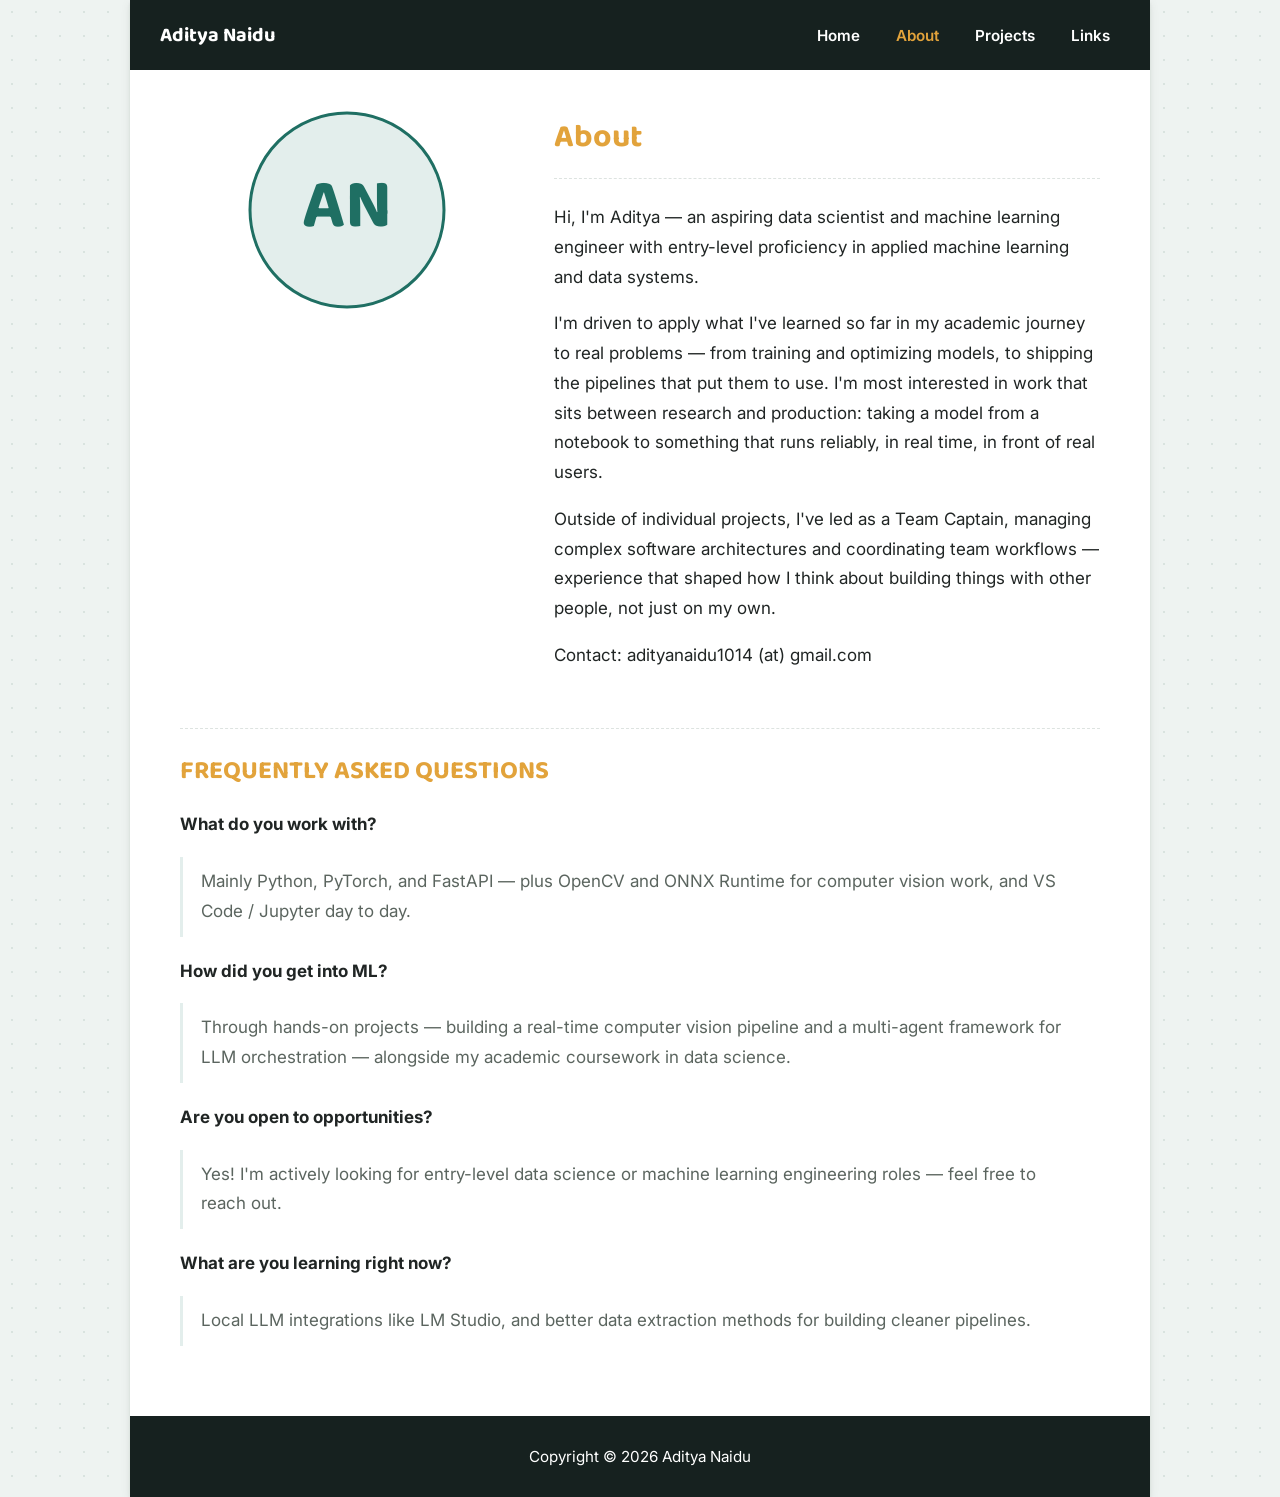
==== about.html @ e7f3f59e "made major changes" ====
<!DOCTYPE html>
<html lang="en">
<head>
  <meta charset="UTF-8">
  <meta name="viewport" content="width=device-width, initial-scale=1.0">
  <link rel="stylesheet" type="text/css" href="css/style.css">
  <link rel="preconnect" href="https://fonts.googleapis.com">
  <link rel="preconnect" href="https://fonts.gstatic.com" crossorigin>
  <link href="https://fonts.googleapis.com/css2?family=Baloo+2:wght@500;600;700&family=Inter:wght@400;500;600&display=swap" rel="stylesheet">
  <!-- <link rel="icon" type="image/png" href="favicon.png"> -->
  <meta name="description" content="About Aditya Naidu, an aspiring data scientist and machine learning engineer.">
  <title>About – Aditya Naidu</title>
</head>
<body>

<div id="sitecanvas">

  <!--NAV-->
  <nav>
    <input type="checkbox" id="menu-toggle" class="menu-toggle-checkbox">
    <div class="logo"><a href="index.html">Aditya Naidu</a></div>
    <ul id="menulist">
      <li><a href="index.html">Home</a></li>
      <li><a href="about.html" aria-current="page">About</a></li>
      <li><a href="projects.html">Projects</a></li>
      <li><a href="links.html">Links</a></li>
    </ul>
    <label for="menu-toggle" class="menu-icon" aria-label="Toggle menu">☰</label>
  </nav>

  <!--CONTENT-->
  <div class="pagecanvas">
    <div class="pagecontent">

      <div class="aboutflexbox">
        <div class="authorimage">
          <!-- Swap this for <img src="assets/photo.jpg" alt="Aditya Naidu"> once you have one -->
          <svg viewBox="0 0 200 200" width="200" height="200" role="img" aria-label="Monogram: AN">
            <circle cx="100" cy="100" r="97" style="fill:var(--accent-soft); stroke:var(--accent); stroke-width:3"/>
            <text x="50%" y="58%" text-anchor="middle" font-family="'Baloo 2', sans-serif" font-size="70" font-weight="700" style="fill:var(--accent)">AN</text>
          </svg>
        </div>
        <div class="aboutsection">
          <h1 class="sectionheader">About</h1>
          <p class="underheader">
            Hi, I'm Aditya — an aspiring data scientist and machine learning engineer
            with entry-level proficiency in applied machine learning and data systems.
          </p>
          <p>
            I'm driven to apply what I've learned so far in my academic journey to
            real problems — from training and optimizing models, to shipping the
            pipelines that put them to use. I'm most interested in work that sits
            between research and production: taking a model from a notebook to
            something that runs reliably, in real time, in front of real users.
          </p>
          <p>
            Outside of individual projects, I've led as a Team Captain, managing
            complex software architectures and coordinating team workflows —
            experience that shaped how I think about building things with other
            people, not just on my own.
          </p>
          <p>Contact: adityanaidu1014 (at) gmail.com</p>
        </div>
      </div>

      <div class="flexboxtwo">
        <div>
          <hr>
          <h2 id="faqheader">FREQUENTLY ASKED QUESTIONS</h2>

          <p><strong>What do you work with?</strong></p>
          <blockquote>
            Mainly Python, PyTorch, and FastAPI — plus OpenCV and ONNX Runtime
            for computer vision work, and VS Code / Jupyter day to day.
          </blockquote>

          <p><strong>How did you get into ML?</strong></p>
          <blockquote>
            Through hands-on projects — building a real-time computer vision
            pipeline and a multi-agent framework for LLM orchestration — alongside
            my academic coursework in data science.
          </blockquote>

          <p><strong>Are you open to opportunities?</strong></p>
          <blockquote>
            Yes! I'm actively looking for entry-level data science or machine
            learning engineering roles — feel free to reach out.
          </blockquote>

          <p><strong>What are you learning right now?</strong></p>
          <blockquote>
            Local LLM integrations like LM Studio, and better data extraction
            methods for building cleaner pipelines.
          </blockquote>
        </div>
      </div>

    </div>
  </div>

  <!--FOOTER-->
  <footer>
    <div id="footer">
      <p>Copyright &copy; 2026 Aditya Naidu</p>
    </div>
  </footer>

</div>
</body>
</html>
---- css/style.css ----
/* =====================================================
   TOKENS — edit these to change the whole site's look
   ===================================================== */
:root {
  --bg-page: #EEF3F1;       /* patterned backdrop behind the white card */
  --dot-color: #D9E3DF;     /* the dot pattern color */
  --canvas-bg: #FFFFFF;     /* the white site card */

  --nav-bg: #16211F;        /* dark nav / footer bar */
  --nav-text: #FFFFFF;

  --ink: #202524;           /* body text */
  --muted: #5B655F;         /* secondary text */
  --line: #DDE3E0;          /* dashed dividers, borders */

  --accent: #1F6F63;        /* links, tags, icons */
  --accent-soft: #E3EEEC;   /* tinted backgrounds */
  --accent-warm: #E2A33B;   /* big headers, like the reference's orange headers */

  --font-display: 'Baloo 2', system-ui, sans-serif;
  --font-body: 'Inter', system-ui, -apple-system, sans-serif;

  --container-width: 1020px;
}

/* =====================================================
   RESET / BASE
   ===================================================== */
* {
  box-sizing: border-box;
}

html {
  scroll-behavior: smooth;
}

@media (prefers-reduced-motion: reduce) {
  html {
    scroll-behavior: auto;
  }
  * {
    animation-duration: 0.01ms !important;
    transition-duration: 0.01ms !important;
  }
}

body {
  margin: 0;
  font-family: var(--font-body);
  color: var(--ink);
  background-color: var(--bg-page);
  background-image: radial-gradient(var(--dot-color) 1.5px, transparent 1.5px);
  background-size: 24px 24px;
}

a {
  color: var(--accent);
}

a:hover {
  color: var(--accent-warm);
}

a:focus-visible,
label:focus-visible {
  outline: 2px solid var(--accent);
  outline-offset: 2px;
}

hr {
  border: none;
  border-top: 1px dashed var(--line);
}

#sitecanvas {
  max-width: var(--container-width);
  margin: 0 auto;
  background: var(--canvas-bg);
  box-shadow: 0 3px 3px 0 rgba(22, 33, 31, 0.08), 0 3px 10px 0 rgba(22, 33, 31, 0.08);
}

/* =====================================================
   NAV
   ===================================================== */
nav {
  position: relative;
  height: 70px;
  padding: 10px 40px 10px 30px;
  display: flex;
  align-items: center;
  justify-content: space-between;
  background: var(--nav-bg);
}

.menu-toggle-checkbox {
  position: absolute;
  opacity: 0;
  height: 0;
  width: 0;
}

.logo a {
  color: var(--nav-text);
  font-family: var(--font-display);
  font-weight: 700;
  font-size: 1.25rem;
  text-decoration: none;
}

#menulist {
  display: flex;
  gap: 36px;
  align-items: center;
  list-style: none;
  margin: 0;
  padding: 0;
}

#menulist li a {
  color: var(--nav-text);
  text-decoration: none;
  font-weight: 600;
  font-size: 0.95rem;
}

#menulist li a:hover {
  color: var(--accent-warm);
}

#menulist li a[aria-current="page"] {
  color: var(--accent-warm);
}

.menu-icon {
  display: none;
  color: var(--nav-text);
  font-size: 1.6rem;
  line-height: 1;
  cursor: pointer;
  user-select: none;
}

/* =====================================================
   PAGE BASE
   ===================================================== */
.pagecanvas {
  width: 100%;
}

.pagecontent {
  padding: 40px 50px 50px;
  font-size: 17px;
  line-height: 1.75;
}

/* =====================================================
   HERO / WELCOME
   ===================================================== */
.welcomeflexbox {
  display: flex;
  align-items: center;
  gap: 48px;
}

.welcomesection {
  width: 58%;
}

.welcomeimg {
  width: 42%;
  display: flex;
  justify-content: center;
}

.bigheader {
  font-family: var(--font-display);
  font-size: 2.6rem;
  color: var(--accent-warm);
  margin: 0 0 0.3em;
}

.underheader {
  margin: 0 0 0.9em;
}

.tag-list {
  list-style: none;
  display: flex;
  flex-wrap: wrap;
  gap: 8px;
  margin: 1em 0;
  padding: 0;
}

.tag-list li {
  background: var(--accent-soft);
  color: var(--accent);
  font-family: var(--font-display);
  font-size: 0.8rem;
  padding: 5px 10px;
  border-radius: 4px;
}

.socialmedialist {
  display: flex;
  gap: 16px;
  padding-top: 8px;
}

.socialmedialist a {
  color: var(--ink);
  display: inline-flex;
}

.socialmedialist a:hover {
  color: var(--accent);
}

/* =====================================================
   CURRENTLY / NEWS
   ===================================================== */
.newssection {
  margin: 40px 0;
}

.newsheader {
  text-align: center;
  font-family: var(--font-display);
  color: var(--accent-warm);
  font-size: 1.7rem;
  margin: 18px 0 10px;
}

.newssection p {
  text-align: center;
  margin: 0 0 0.4em;
}

/* =====================================================
   SECTION HEADERS (About / Projects / Links)
   ===================================================== */
.sectionheader {
  font-family: var(--font-display);
  color: var(--accent-warm);
  font-size: 2rem;
  margin: 0 0 24px;
  padding-bottom: 12px;
  border-bottom: 1px dashed var(--line);
}

section {
  margin-bottom: 50px;
}

/* =====================================================
   PROJECTS
   ===================================================== */
.projectitem {
  margin-bottom: 6px;
}

.projecttitle {
  font-family: var(--font-display);
  color: var(--accent);
  margin: 0 0 0.4em;
}

.project-tags {
  font-size: 0.85rem;
  color: var(--muted);
  margin: 0;
}

.comicdivider {
  margin: 26px 0;
}

/* =====================================================
   LINKS
   ===================================================== */
.linkitem {
  margin-bottom: 22px;
}

.linkheaders {
  font-family: var(--font-display);
  color: var(--accent);
  margin: 0 0 4px;
}

.linkregulartext {
  margin: 0;
}

.linkregulartext a {
  color: var(--ink);
  font-weight: 600;
}

.linkregulartext a:hover {
  color: var(--accent);
}

/* =====================================================
   ABOUT PAGE
   ===================================================== */
.aboutflexbox {
  display: flex;
  align-items: flex-start;
  gap: 40px;
  margin-bottom: 40px;
}

.authorimage {
  width: 38%;
  display: flex;
  justify-content: center;
}

.aboutsection {
  width: 62%;
}

#faqheader {
  font-family: var(--font-display);
  color: var(--accent-warm);
  font-size: 1.6rem;
  margin: 20px 0 16px;
}

blockquote {
  margin: 0 0 20px;
  padding: 10px 18px;
  border-left: 3px solid var(--accent-soft);
  color: var(--muted);
}

/* =====================================================
   PROJECTS PAGE
   ===================================================== */
.projectflexbox {
  display: flex;
  align-items: center;
  gap: 28px;
  margin-bottom: 6px;
}

.projecticon {
  flex: 0 0 auto;
}

.projecticon svg {
  display: block;
}

.projectsection {
  flex: 1;
  min-width: 0;
}

/* =====================================================
   LINKS PAGE
   ===================================================== */
.linklist {
  list-style: none;
  padding: 0;
  margin: 12px 0 0;
}

.linklist li {
  margin-bottom: 14px;
}

.linklist li::before {
  content: "✦ ";
  color: var(--accent-warm);
}

.linklist li a {
  font-weight: 600;
}

/* =====================================================
   FOOTER
   ===================================================== */
#footer {
  text-align: center;
  color: var(--nav-text);
  background-color: var(--nav-bg);
  padding: 16px;
  font-size: 0.95rem;
}

/* =====================================================
   RESPONSIVE
   ===================================================== */
@media (max-width: 880px) {
  nav {
    padding: 10px 20px;
  }

  .menu-icon {
    display: block;
  }

  #menulist {
    position: absolute;
    top: 70px;
    left: 0;
    right: 0;
    flex-direction: column;
    gap: 0;
    text-align: center;
    background: var(--nav-bg);
    max-height: 0;
    overflow: hidden;
    transition: max-height 0.25s ease;
  }

  #menulist li {
    padding: 16px;
  }

  .menu-toggle-checkbox:checked ~ #menulist {
    max-height: 300px;
  }

  .pagecontent {
    padding: 30px 24px 40px;
  }

  .welcomeflexbox {
    flex-direction: column;
    text-align: center;
  }

  .welcomesection,
  .welcomeimg {
    width: 100%;
  }

  .welcomeimg {
    margin-top: 24px;
  }

  .socialmedialist {
    justify-content: center;
  }

  .tag-list {
    justify-content: center;
  }

  .bigheader {
    font-size: 2rem;
  }

  .sectionheader {
    font-size: 1.5rem;
  }

  .aboutflexbox,
  .projectflexbox {
    flex-direction: column;
    text-align: center;
  }

  .authorimage,
  .aboutsection {
    width: 100%;
  }
}
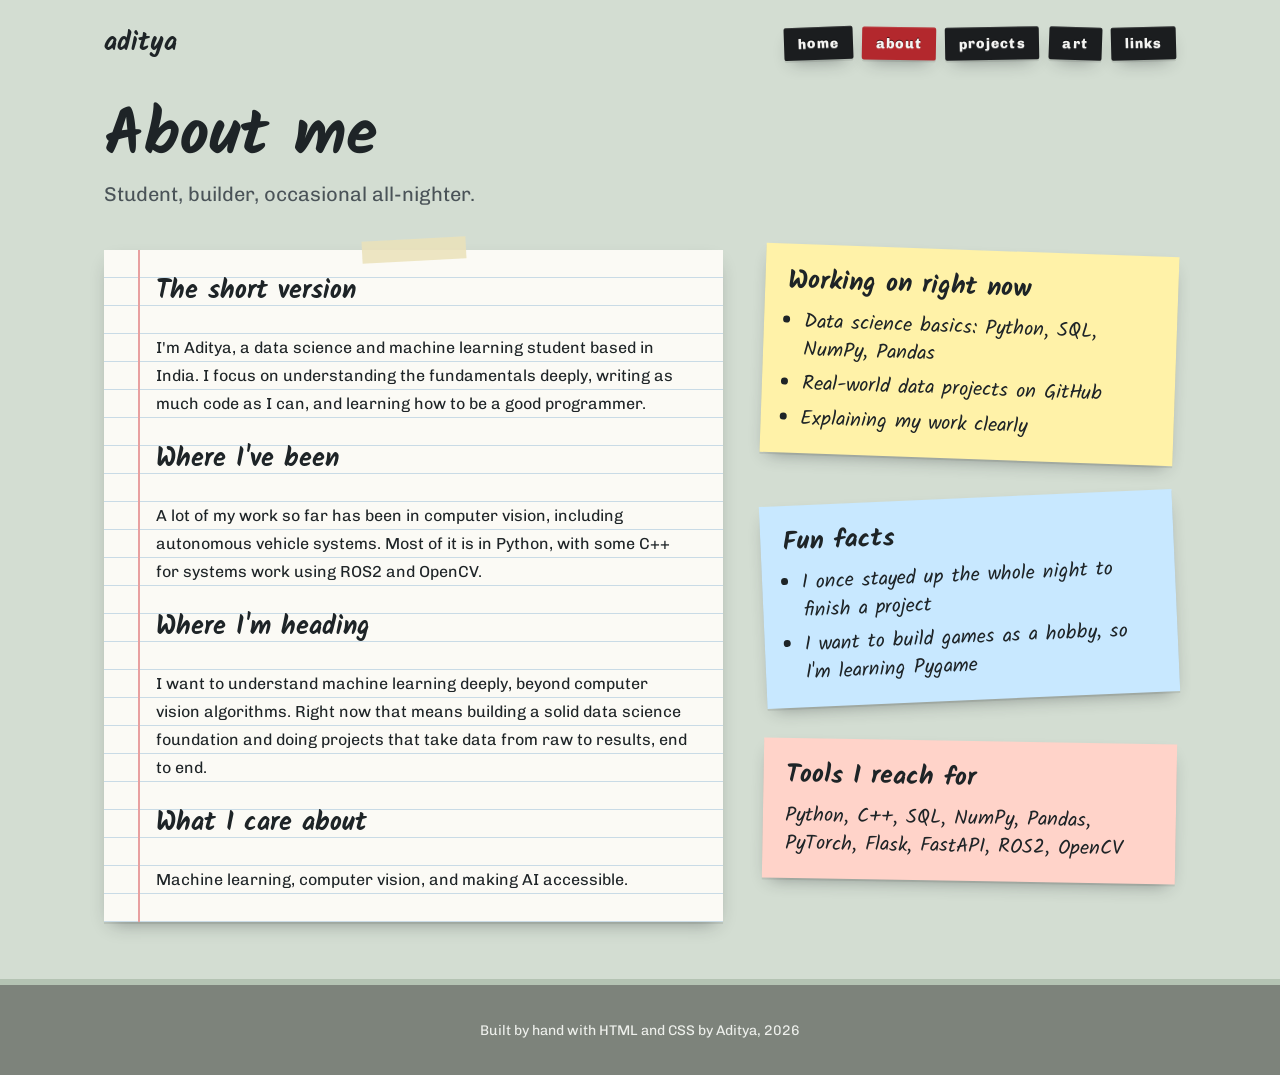
==== commit f322ef96: "necessary changes" ====
--- a/about.html
+++ b/about.html
@@ -2,109 +2,81 @@
 <html lang="en">
 <head>
   <meta charset="UTF-8">
-  <meta name="viewport" content="width=device-width, initial-scale=1.0">
-  <link rel="stylesheet" type="text/css" href="css/style.css">
-  <link rel="preconnect" href="https://fonts.googleapis.com">
-  <link rel="preconnect" href="https://fonts.gstatic.com" crossorigin>
-  <link href="https://fonts.googleapis.com/css2?family=Baloo+2:wght@500;600;700&family=Inter:wght@400;500;600&display=swap" rel="stylesheet">
-  <!-- <link rel="icon" type="image/png" href="favicon.png"> -->
-  <meta name="description" content="About Aditya Naidu, an aspiring data scientist and machine learning engineer.">
-  <title>About – Aditya Naidu</title>
+  <meta name="viewport" content="width=device-width, initial-scale=1">
+  <title>About | Aditya</title>
+  <meta name="description" content="About Aditya: data science and ML student.">
+  <link rel="icon" href="data:image/svg+xml,<svg xmlns=%22http://www.w3.org/2000/svg%22 viewBox=%220 0 100 100%22><text y=%22.9em%22 font-size=%2290%22>🔒</text></svg>">
+  <link rel="stylesheet" href="css/base.css">
+  <link rel="stylesheet" href="css/layout.css">
+  <link rel="stylesheet" href="css/components.css">
 </head>
 <body>
 
-<div id="sitecanvas">
+  <!-- ===== NAV: same block on every page. Only aria-current changes. ===== -->
+  <header class="site-header">
+    <a class="site-logo" href="index.html">aditya</a>
+    <nav class="site-nav" aria-label="Main">
+      <ul>
+        <li><a class="dymo" style="--tilt:-2deg" href="index.html">home</a></li>
+        <li><a class="dymo" style="--tilt:1deg" href="about.html" aria-current="page">about</a></li>
+        <li><a class="dymo" style="--tilt:-1deg" href="projects.html">projects</a></li>
+        <li><a class="dymo" style="--tilt:2deg" href="art.html">art</a></li>
+        <li><a class="dymo" style="--tilt:-1.5deg" href="links.html">links</a></li>
+      </ul>
+    </nav>
+  </header>
 
-  <!--NAV-->
-  <nav>
-    <input type="checkbox" id="menu-toggle" class="menu-toggle-checkbox">
-    <div class="logo"><a href="index.html">Aditya Naidu</a></div>
-    <ul id="menulist">
-      <li><a href="index.html">Home</a></li>
-      <li><a href="about.html" aria-current="page">About</a></li>
-      <li><a href="projects.html">Projects</a></li>
-      <li><a href="links.html">Links</a></li>
-    </ul>
-    <label for="menu-toggle" class="menu-icon" aria-label="Toggle menu">☰</label>
-  </nav>
+  <main>
+    <h1 class="page-title">About me</h1>
+    <p class="page-intro">Student, builder, occasional all-nighter.</p>
 
-  <!--CONTENT-->
-  <div class="pagecanvas">
-    <div class="pagecontent">
+    <div class="about-layout">
 
-      <div class="aboutflexbox">
-        <div class="authorimage">
-          <!-- Swap this for <img src="assets/photo.jpg" alt="Aditya Naidu"> once you have one -->
-          <svg viewBox="0 0 200 200" width="200" height="200" role="img" aria-label="Monogram: AN">
-            <circle cx="100" cy="100" r="97" style="fill:var(--accent-soft); stroke:var(--accent); stroke-width:3"/>
-            <text x="50%" y="58%" text-anchor="middle" font-family="'Baloo 2', sans-serif" font-size="70" font-weight="700" style="fill:var(--accent)">AN</text>
-          </svg>
+      <!-- Left: the main story on notebook paper -->
+      <article class="note taped">
+        <h2>The short version</h2>
+        <p>I'm Aditya, a data science and machine learning student based in India. I focus on understanding the fundamentals deeply, writing as much code as I can, and learning how to be a good programmer.</p>
+
+        <h2>Where I've been</h2>
+        <p>A lot of my work so far has been in computer vision, including autonomous vehicle systems. Most of it is in Python, with some C++ for systems work using ROS2 and OpenCV.</p>
+
+        <h2>Where I'm heading</h2>
+        <p>I want to understand machine learning deeply, beyond computer vision algorithms. Right now that means building a solid data science foundation and doing projects that take data from raw to results, end to end.</p>
+
+        <h2>What I care about</h2>
+        <p>Machine learning, computer vision, and making AI accessible.</p>
+      </article>
+
+      <!-- Right: sticky notes. Copy a .sticky block to add another. -->
+      <aside class="sticky-wall" aria-label="Currently and fun facts">
+        <div class="sticky" style="--bg:#fff2a8; --tilt:2deg">
+          <h2>Working on right now</h2>
+          <ul>
+            <li>Data science basics: Python, SQL, NumPy, Pandas</li>
+            <li>Real-world data projects on GitHub</li>
+            <li>Explaining my work clearly</li>
+          </ul>
         </div>
-        <div class="aboutsection">
-          <h1 class="sectionheader">About</h1>
-          <p class="underheader">
-            Hi, I'm Aditya — an aspiring data scientist and machine learning engineer
-            with entry-level proficiency in applied machine learning and data systems.
-          </p>
-          <p>
-            I'm driven to apply what I've learned so far in my academic journey to
-            real problems — from training and optimizing models, to shipping the
-            pipelines that put them to use. I'm most interested in work that sits
-            between research and production: taking a model from a notebook to
-            something that runs reliably, in real time, in front of real users.
-          </p>
-          <p>
-            Outside of individual projects, I've led as a Team Captain, managing
-            complex software architectures and coordinating team workflows —
-            experience that shaped how I think about building things with other
-            people, not just on my own.
-          </p>
-          <p>Contact: adityanaidu1014 (at) gmail.com</p>
+
+        <div class="sticky" style="--bg:#c8e8ff; --tilt:-2.5deg">
+          <h2>Fun facts</h2>
+          <ul>
+            <li>I once stayed up the whole night to finish a project</li>
+            <li>I want to build games as a hobby, so I'm learning Pygame</li>
+          </ul>
         </div>
-      </div>
 
-      <div class="flexboxtwo">
-        <div>
-          <hr>
-          <h2 id="faqheader">FREQUENTLY ASKED QUESTIONS</h2>
-
-          <p><strong>What do you work with?</strong></p>
-          <blockquote>
-            Mainly Python, PyTorch, and FastAPI — plus OpenCV and ONNX Runtime
-            for computer vision work, and VS Code / Jupyter day to day.
-          </blockquote>
-
-          <p><strong>How did you get into ML?</strong></p>
-          <blockquote>
-            Through hands-on projects — building a real-time computer vision
-            pipeline and a multi-agent framework for LLM orchestration — alongside
-            my academic coursework in data science.
-          </blockquote>
-
-          <p><strong>Are you open to opportunities?</strong></p>
-          <blockquote>
-            Yes! I'm actively looking for entry-level data science or machine
-            learning engineering roles — feel free to reach out.
-          </blockquote>
-
-          <p><strong>What are you learning right now?</strong></p>
-          <blockquote>
-            Local LLM integrations like LM Studio, and better data extraction
-            methods for building cleaner pipelines.
-          </blockquote>
+        <div class="sticky" style="--bg:#ffd3c9; --tilt:1deg">
+          <h2>Tools I reach for</h2>
+          <p style="margin:0">Python, C++, SQL, NumPy, Pandas, PyTorch, Flask, FastAPI, ROS2, OpenCV</p>
         </div>
-      </div>
+      </aside>
 
     </div>
-  </div>
+  </main>
 
-  <!--FOOTER-->
-  <footer>
-    <div id="footer">
-      <p>Copyright &copy; 2026 Aditya Naidu</p>
-    </div>
+  <footer class="site-footer">
+    <p>Built by hand with HTML and CSS by Aditya, 2026</p>
   </footer>
-
-</div>
 </body>
-</html>+</html>
--- a/css/base.css
+++ b/css/base.css
@@ -0,0 +1,96 @@
+/* ==========================================================
+   base.css: colours, fonts, spacing, resets.
+   Re-theme the whole site by editing the variables below.
+   ========================================================== */
+@import url("https://fonts.googleapis.com/css2?family=Chivo:wght@400;600;800&family=Kalam:wght@400;700&display=swap");
+
+:root {
+  /* Hallway */
+  --wall: #d3ddd2;
+  --wall-trim: #b4c3b3;
+  --floor: #7d837b;
+
+  /* Locker steel */
+  --steel: #7f8b93;
+  --steel-light: #a9b3b9;
+  --steel-dark: #56616a;
+  --inside: #30363c;
+
+  /* Ink and paper */
+  --ink: #1e2427;
+  --ink-soft: #4a5358;
+  --gold: #e0bb5f;
+  --paper: #fbfaf5;
+  --paper-line: #c9dbe6;
+  --manila: #e8cf96;
+  --tape: rgba(236, 226, 186, 0.85);
+  --dymo: #1b1d1f;
+  --dymo-active: #b3282d;
+  --focus: #1f6feb;
+
+  /* Type */
+  --font-body: "Chivo", "Segoe UI", system-ui, sans-serif;
+  --font-hand: "Kalam", "Segoe Print", "Comic Sans MS", cursive;
+  --step--1: 0.875rem;
+  --step-0: 1rem;
+  --step-1: 1.25rem;
+  --step-2: 1.6rem;
+  --step-3: 2.2rem;
+  --step-4: clamp(2.6rem, 6vw, 4rem);
+
+  /* Space */
+  --space-xs: 0.5rem;
+  --space-s: 1rem;
+  --space-m: 1.5rem;
+  --space-l: 2.5rem;
+  --space-xl: 4rem;
+
+  --shadow-lift: 0 2px 0 rgba(0, 0, 0, 0.08), 0 8px 18px -8px rgba(30, 36, 39, 0.45);
+}
+
+*, *::before, *::after { box-sizing: border-box; }
+
+body {
+  margin: 0;
+  min-height: 100vh;
+  display: flex;
+  flex-direction: column;
+  font-family: var(--font-body);
+  font-size: var(--step-0);
+  line-height: 1.55;
+  color: var(--ink);
+  /* wall, chair rail, floor */
+  background: linear-gradient(
+    to bottom,
+    var(--wall) 0,
+    var(--wall) calc(100% - 6rem),
+    var(--wall-trim) calc(100% - 6rem),
+    var(--wall-trim) calc(100% - 5.6rem),
+    var(--floor) calc(100% - 5.6rem)
+  );
+}
+
+img { max-width: 100%; display: block; }
+a { color: inherit; }
+h1, h2, h3 { text-wrap: balance; }
+
+:focus-visible {
+  outline: 3px solid var(--focus);
+  outline-offset: 3px;
+}
+
+.visually-hidden {
+  position: absolute !important;
+  width: 1px;
+  height: 1px;
+  overflow: hidden;
+  clip: rect(0 0 0 0);
+  white-space: nowrap;
+}
+
+@media (prefers-reduced-motion: reduce) {
+  *, *::before, *::after {
+    animation: none !important;
+    transition: none !important;
+  }
+}
--- a/css/layout.css
+++ b/css/layout.css
@@ -0,0 +1,241 @@
+/* ==========================================================
+   layout.css: header, nav, page shell, footer, home locker.
+   ========================================================== */
+
+/* ---------- Header + nav ---------- */
+.site-header {
+  width: 100%;
+  max-width: 70rem;
+  margin: 0 auto;
+  padding: var(--space-m) var(--space-m) 0;
+  display: flex;
+  flex-wrap: wrap;
+  align-items: center;
+  justify-content: space-between;
+  gap: var(--space-s);
+}
+
+.site-logo {
+  font-family: var(--font-hand);
+  font-weight: 700;
+  font-size: var(--step-2);
+  text-decoration: none;
+}
+
+.site-nav ul {
+  list-style: none;
+  margin: 0;
+  padding: 0;
+  display: flex;
+  flex-wrap: wrap;
+  gap: 0.6rem;
+}
+
+/* Label-maker tape: used for nav, buttons and filters */
+.dymo {
+  display: inline-block;
+  font-family: var(--font-body);
+  font-weight: 800;
+  font-size: var(--step--1);
+  letter-spacing: 0.08em;
+  color: #f4f4f2;
+  background: var(--dymo);
+  padding: 0.35rem 0.85rem;
+  border-radius: 2px;
+  text-decoration: none;
+  text-shadow: 0 1px 0 rgba(255, 255, 255, 0.25), 0 -1px 0 rgba(0, 0, 0, 0.6);
+  box-shadow: inset 0 1px 0 rgba(255, 255, 255, 0.12), var(--shadow-lift);
+  transform: rotate(var(--tilt, 0deg));
+  cursor: pointer;
+}
+.dymo:hover { background: #33373b; }
+.dymo[aria-current="page"] { background: var(--dymo-active); }
+
+/* ---------- Page shell ---------- */
+main {
+  flex: 1;
+  width: 100%;
+  max-width: 70rem;
+  margin: 0 auto;
+  padding: var(--space-l) var(--space-m) var(--space-xl);
+}
+
+.page-title {
+  font-family: var(--font-hand);
+  font-size: var(--step-4);
+  line-height: 1.05;
+  margin: 0 0 var(--space-xs);
+}
+
+.page-intro {
+  max-width: 60ch;
+  font-size: var(--step-1);
+  color: var(--ink-soft);
+  margin: 0 0 var(--space-l);
+}
+
+.site-footer {
+  min-height: 5.6rem; /* matches the floor strip in base.css */
+  display: flex;
+  align-items: center;
+  justify-content: center;
+  padding: var(--space-s) var(--space-m);
+  font-size: var(--step--1);
+  color: #eef0ec;
+  text-align: center;
+}
+
+/* ---------- Home: the locker ---------- */
+.locker {
+  display: grid;
+  grid-template-columns: minmax(0, 1.55fr) minmax(0, 1fr);
+  max-width: 58rem;
+  margin: 0 auto;
+  perspective: 1400px;
+}
+
+.locker__body {
+  background: var(--steel);
+  padding: 1.1rem;
+  border-radius: 6px 0 0 6px;
+  box-shadow: inset 0 0 0 1px var(--steel-dark), 0 24px 40px -22px rgba(0, 0, 0, 0.55);
+}
+
+.locker__inside {
+  position: relative;
+  min-height: 34rem;
+  display: flex;
+  flex-direction: column;
+  gap: var(--space-m);
+  padding: 3.25rem 1.5rem 1.25rem;
+  border-radius: 3px;
+  background: radial-gradient(ellipse at 50% 0%, #4d555d 0%, var(--inside) 62%);
+  box-shadow: inset 0 10px 22px rgba(0, 0, 0, 0.6), inset 0 0 0 2px #22272c;
+}
+
+/* The one animated moment: the lamp flickers on */
+.locker__lamp {
+  position: absolute;
+  top: 0.9rem;
+  left: 50%;
+  translate: -50% 0;
+  width: 45%;
+  height: 0.55rem;
+  border-radius: 99px;
+  background: #fff8e1;
+  box-shadow: 0 0 18px 4px rgba(255, 236, 170, 0.55), 0 40px 90px 40px rgba(255, 236, 170, 0.1);
+  animation: lamp-on 1.3s ease-out 0.3s both;
+}
+@keyframes lamp-on {
+  0%   { opacity: 0.05; }
+  10%  { opacity: 1; }
+  18%  { opacity: 0.15; }
+  32%  { opacity: 1; }
+  40%  { opacity: 0.35; }
+  55%, 100% { opacity: 1; }
+}
+
+.poster {
+  position: relative;
+  display: grid;
+  grid-template-columns: auto 1fr;
+  align-items: end;
+  gap: 1.25rem;
+  padding: 1.5rem;
+  color: #e9e6dc;
+  background: #3b4147 radial-gradient(circle at 30% 20%, rgba(255, 255, 255, 0.07), transparent 60%);
+  box-shadow: 0 12px 22px -10px rgba(0, 0, 0, 0.75);
+}
+.poster::before,
+.poster::after {
+  content: "";
+  position: absolute;
+  top: -0.55rem;
+  width: 4.5rem;
+  height: 1.3rem;
+  background: var(--tape);
+}
+.poster::before { left: -1rem; rotate: -35deg; }
+.poster::after  { right: -1rem; rotate: 35deg; }
+
+.poster__avatar {
+  width: clamp(7rem, 18vw, 11rem);
+  image-rendering: pixelated;
+}
+
+.poster__hello,
+.poster__name,
+.poster__role { font-family: var(--font-hand); margin: 0; }
+
+.poster__hello { font-size: var(--step-1); color: var(--gold); }
+.poster__name {
+  font-size: var(--step-4);
+  line-height: 0.95;
+  color: var(--gold);
+  text-decoration: underline wavy var(--gold);
+  text-decoration-thickness: 2px;
+  text-underline-offset: 0.18em;
+}
+.poster__role { font-size: var(--step-2); line-height: 1.2; margin: 0.4rem 0 0.8rem; }
+.poster__note { margin: 0; max-width: 34ch; color: #cfd3d4; }
+
+.locker__shelf {
+  margin-top: auto;
+  padding-top: 1rem;
+  border-top: 6px solid var(--steel-light);
+  display: flex;
+  flex-wrap: wrap;
+  gap: 0.75rem;
+}
+
+.locker__door {
+  position: relative;
+  display: flex;
+  flex-direction: column;
+  gap: var(--space-m);
+  padding: 2rem 2.75rem 2rem 1.5rem;
+  border-radius: 0 6px 6px 0;
+  background: linear-gradient(90deg, var(--steel-dark) 0 3%, var(--steel) 12%, var(--steel-light) 85%, var(--steel) 100%);
+  box-shadow: -10px 22px 40px -22px rgba(0, 0, 0, 0.6);
+  transform-origin: left center;
+  transform: rotateY(-22deg);
+}
+
+.locker__door-title {
+  font-family: var(--font-hand);
+  font-size: var(--step-1);
+  margin: 0;
+}
+
+.locker__handle {
+  position: absolute;
+  right: 0.9rem;
+  top: 45%;
+  width: 0.9rem;
+  height: 3.5rem;
+  border-radius: 4px;
+  background: linear-gradient(var(--steel-light), var(--steel-dark));
+  box-shadow: inset 0 0 0 1px rgba(0, 0, 0, 0.3);
+}
+
+.vents {
+  display: grid;
+  gap: 0.55rem;
+  margin-top: auto;
+  width: 70%;
+}
+.vents span {
+  height: 0.6rem;
+  border-radius: 99px;
+  background: var(--steel-dark);
+  box-shadow: inset 0 2px 2px rgba(0, 0, 0, 0.5), 0 1px 0 rgba(255, 255, 255, 0.35);
+}
+
+@media (max-width: 720px) {
+  .locker { grid-template-columns: 1fr; }
+  .locker__body { border-radius: 6px 6px 0 0; }
+  .locker__inside { min-height: 0; }
+  .poster { grid-template-columns: 1fr; }
+  .locker__door { transform: none; border-radius: 0 0 6px 6px; }
+  .vents { display: none; }
+}
--- a/css/components.css
+++ b/css/components.css
@@ -0,0 +1,301 @@
+/* ==========================================================
+   components.css: reusable blocks.
+   sticker, tags, note, sticky, project-card, filter,
+   corkboard + art-tile, link board.
+   ========================================================== */
+
+/* ---------- Sticker ----------
+   <li class="sticker" style="--bg:#3776ab; --tilt:-4deg">Python</li>
+   Optional: --fg (text colour), --r (corner radius)            */
+.sticker-list {
+  list-style: none;
+  margin: 0;
+  padding: 0;
+  display: flex;
+  flex-wrap: wrap;
+  gap: 0.8rem;
+  align-content: flex-start;
+}
+
+.sticker {
+  display: inline-block;
+  font-family: var(--font-body);
+  font-weight: 800;
+  color: var(--fg, #fff);
+  background: var(--bg, #333);
+  padding: 0.45rem 0.8rem;
+  border: 3px solid #fff;
+  border-radius: var(--r, 10px);
+  box-shadow: var(--shadow-lift);
+  transform: rotate(var(--tilt, 0deg));
+  text-decoration: none;
+  transition: transform 0.15s ease;
+}
+a.sticker:hover { transform: rotate(0deg) scale(1.04); }
+
+/* ---------- Tags (small tech labels) ---------- */
+.tags {
+  list-style: none;
+  margin: 0;
+  padding: 0;
+  display: flex;
+  flex-wrap: wrap;
+  gap: 0.4rem;
+}
+.tags li {
+  font-size: var(--step--1);
+  font-weight: 600;
+  background: rgba(255, 255, 255, 0.65);
+  padding: 0.1rem 0.5rem;
+  border-radius: 3px;
+}
+
+/* ---------- Note: lined notebook paper ---------- */
+.note {
+  position: relative;
+  padding: 1.75rem 1.75rem 1.75rem 3.25rem;
+  line-height: 1.75rem;
+  background-color: var(--paper);
+  background-image: linear-gradient(transparent calc(1.75rem - 1px), var(--paper-line) 0);
+  background-size: 100% 1.75rem;
+  background-position: 0 1.75rem;
+  box-shadow: var(--shadow-lift);
+}
+.note::before { /* red margin line */
+  content: "";
+  position: absolute;
+  top: 0;
+  bottom: 0;
+  left: 2.1rem;
+  width: 2px;
+  background: #e8a0a0;
+}
+.note > * { margin: 0 0 1.75rem; max-width: 62ch; }
+.note > :last-child { margin-bottom: 0; }
+.note h2 {
+  font-family: var(--font-hand);
+  font-size: var(--step-2);
+  line-height: 1.75rem;
+}
+
+/* Add .taped to anything to stick a strip of tape on top */
+.taped { position: relative; }
+.taped::after {
+  content: "";
+  position: absolute;
+  top: -0.7rem;
+  left: 50%;
+  translate: -50% 0;
+  rotate: -3deg;
+  width: 6.5rem;
+  height: 1.4rem;
+  background: var(--tape);
+}
+
+/* ---------- Sticky note ----------
+   <div class="sticky" style="--bg:#bfe3ff; --tilt:2deg">...</div> */
+.sticky-wall {
+  display: grid;
+  gap: var(--space-l);
+}
+.sticky {
+  padding: 1.25rem 1.4rem;
+  font-family: var(--font-hand);
+  font-size: var(--step-1);
+  line-height: 1.4;
+  background: var(--bg, #fff2a8);
+  box-shadow: var(--shadow-lift);
+  transform: rotate(var(--tilt, 0deg));
+}
+.sticky h2 {
+  font-size: var(--step-2);
+  margin: 0 0 0.5rem;
+}
+.sticky ul { margin: 0; padding-left: 1.1rem; }
+.sticky li + li { margin-top: 0.4rem; }
+
+.about-layout {
+  display: grid;
+  grid-template-columns: minmax(0, 3fr) minmax(0, 2fr);
+  gap: var(--space-l);
+  align-items: start;
+}
+@media (max-width: 800px) {
+  .about-layout { grid-template-columns: 1fr; }
+}
+
+/* ---------- Project filter (pure CSS, radio buttons) ----------
+   To add a category: add an <input>, a <label>, and one line in
+   each of the three rule groups below.                          */
+.filter-input {
+  position: absolute;
+  opacity: 0;
+  pointer-events: none;
+}
+.filter {
+  display: flex;
+  flex-wrap: wrap;
+  gap: 0.6rem;
+  margin: 0 0 var(--space-l);
+}
+
+/* 1. highlight the chosen label */
+#f-all:checked    ~ .filter [for="f-all"],
+#f-data:checked   ~ .filter [for="f-data"],
+#f-vision:checked ~ .filter [for="f-vision"],
+#f-games:checked  ~ .filter [for="f-games"] { background: var(--dymo-active); }
+
+/* 2. keyboard focus ring on the label */
+#f-all:focus-visible    ~ .filter [for="f-all"],
+#f-data:focus-visible   ~ .filter [for="f-data"],
+#f-vision:focus-visible ~ .filter [for="f-vision"],
+#f-games:focus-visible  ~ .filter [for="f-games"] {
+  outline: 3px solid var(--focus);
+  outline-offset: 3px;
+}
+
+/* 3. hide cards that don't match */
+#f-data:checked   ~ .project-grid .project-card:not([data-category~="data"]),
+#f-vision:checked ~ .project-grid .project-card:not([data-category~="vision"]),
+#f-games:checked  ~ .project-grid .project-card:not([data-category~="games"]) { display: none; }
+
+/* ---------- Project card: manila folder ---------- */
+.project-grid {
+  display: grid;
+  grid-template-columns: repeat(auto-fill, minmax(17rem, 1fr));
+  gap: var(--space-l) var(--space-m);
+}
+
+.project-card {
+  position: relative;
+  display: flex;
+  flex-direction: column;
+  gap: 0.75rem;
+  margin-top: 1.6rem;
+  padding: 1rem 1.1rem 1.2rem;
+  background: var(--manila);
+  border-radius: 0 6px 6px 6px;
+  box-shadow: var(--shadow-lift);
+}
+.project-card__tab {
+  position: absolute;
+  bottom: 100%;
+  left: 0;
+  padding: 0.15rem 1rem 0;
+  font-family: var(--font-hand);
+  font-size: var(--step--1);
+  background: var(--manila);
+  border-radius: 6px 6px 0 0;
+}
+.project-card img {
+  width: 100%;
+  aspect-ratio: 16 / 10;
+  object-fit: cover;
+  border: 6px solid #fff;
+  box-shadow: 0 2px 6px rgba(0, 0, 0, 0.2);
+}
+.project-card h3 {
+  font-family: var(--font-hand);
+  font-size: var(--step-2);
+  line-height: 1.15;
+  margin: 0;
+}
+.project-card p { margin: 0; }
+.project-card__links {
+  margin-top: auto;
+  display: flex;
+  flex-wrap: wrap;
+  gap: 1rem;
+  font-weight: 600;
+}
+
+/* A folder that's still empty */
+.project-card--empty {
+  align-self: start;
+  background: transparent;
+  border: 2px dashed var(--ink-soft);
+  box-shadow: none;
+}
+.project-card--empty .project-card__tab {
+  background: transparent;
+  border: 2px dashed var(--ink-soft);
+  border-bottom: 0;
+  bottom: calc(100% + 2px);
+  left: -2px;
+}
+
+/* ---------- Corkboard + art tile (polaroid) ---------- */
+.corkboard {
+  display: grid;
+  grid-template-columns: repeat(auto-fill, minmax(13rem, 1fr));
+  gap: var(--space-l);
+  padding: var(--space-l);
+  background-color: #b88a5a;
+  background-image:
+    radial-gradient(rgba(0, 0, 0, 0.14) 1px, transparent 1.6px),
+    radial-gradient(rgba(255, 255, 255, 0.1) 1px, transparent 1.6px);
+  background-size: 7px 7px, 11px 11px;
+  background-position: 0 0, 3px 5px;
+  border: 14px solid #8b6a47;
+  box-shadow: inset 0 0 22px rgba(0, 0, 0, 0.35), var(--shadow-lift);
+}
+
+.art-tile {
+  position: relative;
+  margin: 0;
+  padding: 0.7rem 0.7rem 0;
+  background: #fff;
+  box-shadow: var(--shadow-lift);
+  transform: rotate(var(--tilt, 0deg));
+}
+.art-tile:nth-child(3n + 1) { --tilt: -2deg; }
+.art-tile:nth-child(3n + 2) { --tilt: 1.5deg; }
+.art-tile:nth-child(3n)     { --tilt: -0.6deg; }
+
+.art-tile::before { /* push pin */
+  content: "";
+  position: absolute;
+  top: -0.5rem;
+  left: 50%;
+  translate: -50% 0;
+  width: 1rem;
+  height: 1rem;
+  border-radius: 50%;
+  background: radial-gradient(circle at 35% 35%, #ff8a80, #c62828);
+  box-shadow: 0 2px 3px rgba(0, 0, 0, 0.4);
+}
+.art-tile img {
+  width: 100%;
+  aspect-ratio: 1;
+  object-fit: cover;
+}
+.art-tile img.is-pixel { image-rendering: pixelated; }
+.art-tile figcaption {
+  padding: 0.5rem 0 0.7rem;
+  font-family: var(--font-hand);
+  font-size: var(--step-1);
+  text-align: center;
+}
+
+/* ---------- Links page ---------- */
+.link-board {
+  list-style: none;
+  margin: 0;
+  padding: var(--space-s) 0;
+  display: flex;
+  flex-wrap: wrap;
+  gap: var(--space-l) var(--space-m);
+}
+.sticker--big {
+  display: flex;
+  flex-direction: column;
+  min-width: 12rem;
+  padding: 1rem 1.4rem;
+  font-size: var(--step-2);
+  line-height: 1.2;
+}
+.sticker__sub {
+  font-size: var(--step--1);
+  font-weight: 400;
+  opacity: 0.85;
+}
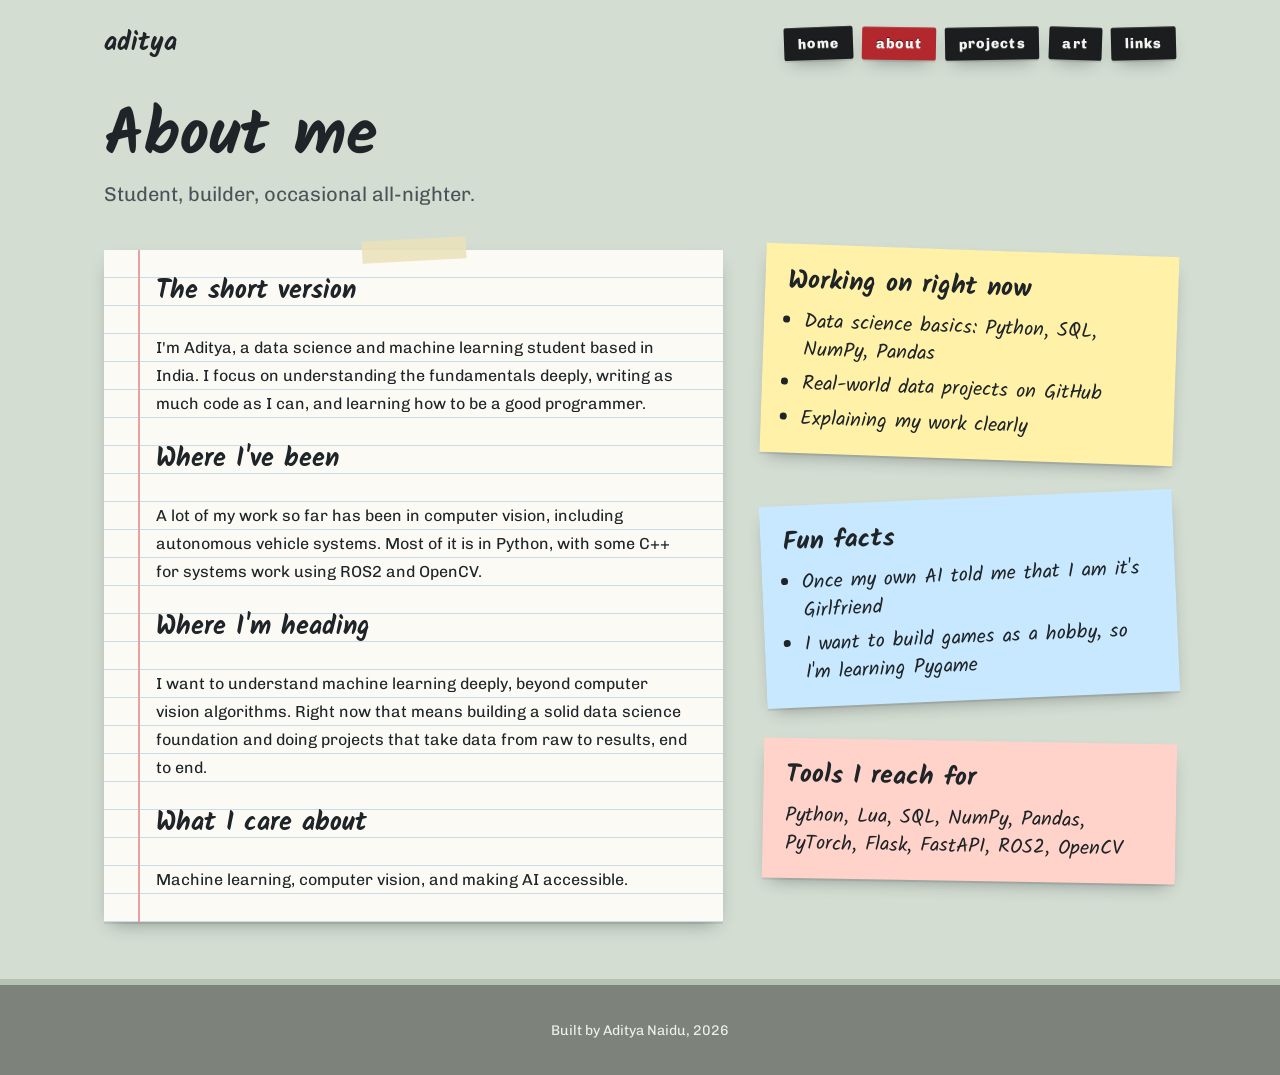
==== commit 45b31188: "some major changes" ====
--- a/about.html
+++ b/about.html
@@ -61,14 +61,14 @@
         <div class="sticky" style="--bg:#c8e8ff; --tilt:-2.5deg">
           <h2>Fun facts</h2>
           <ul>
-            <li>I once stayed up the whole night to finish a project</li>
+            <li>Once my own AI told me that I am it's Girlfriend</li>
             <li>I want to build games as a hobby, so I'm learning Pygame</li>
           </ul>
         </div>
 
         <div class="sticky" style="--bg:#ffd3c9; --tilt:1deg">
           <h2>Tools I reach for</h2>
-          <p style="margin:0">Python, C++, SQL, NumPy, Pandas, PyTorch, Flask, FastAPI, ROS2, OpenCV</p>
+          <p style="margin:0">Python, Lua, SQL, NumPy, Pandas, PyTorch, Flask, FastAPI, ROS2, OpenCV</p>
         </div>
       </aside>
 
@@ -76,7 +76,7 @@
   </main>
 
   <footer class="site-footer">
-    <p>Built by hand with HTML and CSS by Aditya, 2026</p>
+    <p>Built by Aditya Naidu, 2026</p>
   </footer>
 </body>
 </html>
--- a/css/components.css
+++ b/css/components.css
@@ -29,9 +29,44 @@
   box-shadow: var(--shadow-lift);
   transform: rotate(var(--tilt, 0deg));
   text-decoration: none;
-  transition: transform 0.15s ease;
-}
-a.sticker:hover { transform: rotate(0deg) scale(1.04); }
+}
+
+/* Clickable stickers: peel up, wiggle, shine */
+a.sticker {
+  position: relative;
+  overflow: hidden;
+  transition: box-shadow 0.2s ease;
+}
+a.sticker::after { /* glossy shine that sweeps across on hover */
+  content: "";
+  position: absolute;
+  inset: 0;
+  background: linear-gradient(115deg, transparent 30%, rgba(255, 255, 255, 0.55) 50%, transparent 70%);
+  translate: -120% 0;
+  pointer-events: none;
+}
+a.sticker:hover,
+a.sticker:focus-visible {
+  animation: sticker-peel 0.45s ease-out forwards;
+  box-shadow: 0 2px 0 rgba(0, 0, 0, 0.08), 0 16px 22px -8px rgba(30, 36, 39, 0.55);
+}
+a.sticker:hover::after,
+a.sticker:focus-visible::after {
+  translate: 120% 0;
+  transition: translate 0.6s ease;
+}
+a.sticker:active { /* pressed back onto the door when clicked */
+  animation: none;
+  transform: translateY(1px) rotate(0deg) scale(0.96);
+  box-shadow: var(--shadow-lift);
+}
+
+@keyframes sticker-peel {
+  0%   { transform: translateY(0) rotate(var(--tilt, 0deg)) scale(1); }
+  35%  { transform: translateY(-5px) rotate(calc(var(--tilt, 0deg) - 6deg)) scale(1.08); }
+  65%  { transform: translateY(-5px) rotate(4deg) scale(1.08); }
+  100% { transform: translateY(-5px) rotate(0deg) scale(1.08); }
+}
 
 /* ---------- Tags (small tech labels) ---------- */
 .tags {
@@ -298,4 +333,4 @@
   font-size: var(--step--1);
   font-weight: 400;
   opacity: 0.85;
-}
+}
